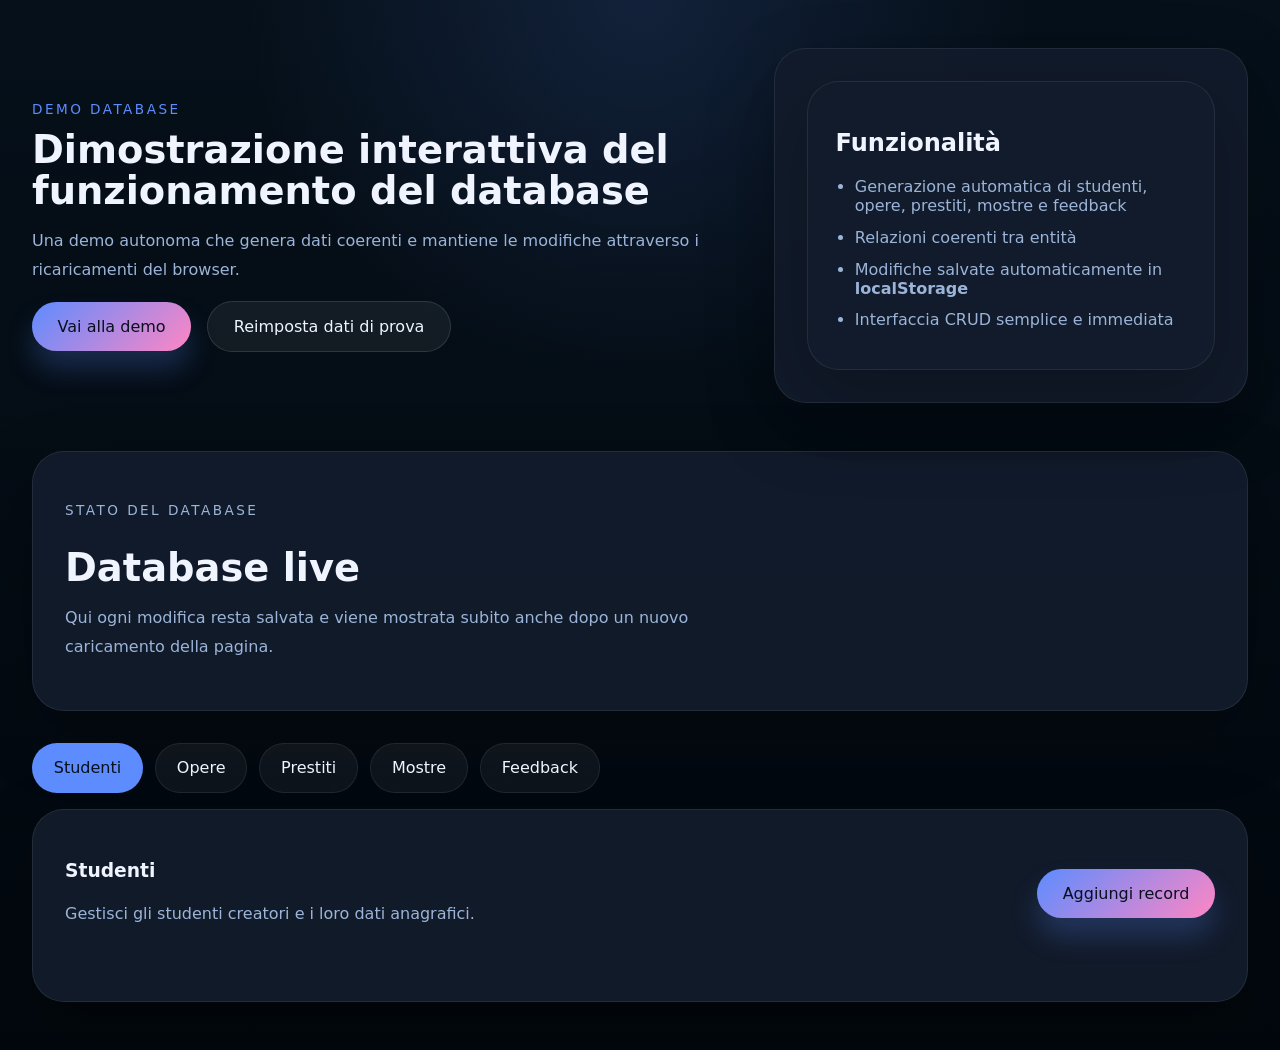
==== db-demo/index.html @ cf0f472f "tolto "pulita" dal heading 1" ====
<!DOCTYPE html>
<html lang="it">
<head>
  <meta charset="UTF-8" />
  <meta name="viewport" content="width=device-width, initial-scale=1.0" />
  <title>Demo Database Artistico</title>
  <link rel="stylesheet" href="styles.css" />
</head>
<body>
  <header class="hero">
    <div>
      <span class="eyebrow">Demo database</span>
      <h1>Dimostrazione interattiva del funzionamento del database</h1>
      <p>Una demo autonoma che genera dati coerenti e mantiene le modifiche attraverso i ricaricamenti del browser.</p>
      <div class="hero-actions">
        <a class="button button--primary" href="#app">Vai alla demo</a>
        <button id="reset-button" class="button button--secondary">Reimposta dati di prova</button>
      </div>
    </div>
    <div class="hero-panel">
      <div class="panel-card">
        <h2>Funzionalità</h2>
        <ul>
          <li>Generazione automatica di studenti, opere, prestiti, mostre e feedback</li>
          <li>Relazioni coerenti tra entità</li>
          <li>Modifiche salvate automaticamente in <strong>localStorage</strong></li>
          <li>Interfaccia CRUD semplice e immediata</li>
        </ul>
      </div>
    </div>
  </header>

  <main id="app" class="section">
    <section class="summary-card">
      <div>
        <p class="section-eyebrow">Stato del database</p>
        <h2>Database live</h2>
        <p>Qui ogni modifica resta salvata e viene mostrata subito anche dopo un nuovo caricamento della pagina.</p>
      </div>
      <div class="stats-grid" id="stats-grid"></div>
    </section>

    <nav class="tabs" aria-label="Sezioni dati">
      <button class="tab-button active" data-section="students">Studenti</button>
      <button class="tab-button" data-section="artworks">Opere</button>
      <button class="tab-button" data-section="loans">Prestiti</button>
      <button class="tab-button" data-section="exhibitions">Mostre</button>
      <button class="tab-button" data-section="feedback">Feedback</button>
    </nav>

    <section class="table-panel">
      <div class="table-header">
        <div>
          <h3 id="section-title">Studenti</h3>
          <p id="section-description">Gestisci gli studenti creatori e i loro dati anagrafici.</p>
        </div>
        <button id="add-item" class="button button--primary">Aggiungi record</button>
      </div>
      <div class="table-wrapper">
        <table class="record-table">
          <thead id="table-head"></thead>
          <tbody id="table-body"></tbody>
        </table>
      </div>
    </section>
  </main>

  <div class="modal hidden" id="record-modal" aria-hidden="true">
    <div class="modal-card" role="dialog" aria-modal="true" aria-labelledby="modal-title">
      <div class="modal-header">
        <h2 id="modal-title">Nuovo record</h2>
        <button id="close-modal" class="icon-button" aria-label="Chiudi finestra">×</button>
      </div>
      <form id="record-form" class="record-form">
        <div id="form-fields"></div>
        <div class="modal-actions">
          <button type="button" class="button button--secondary" id="cancel-button">Annulla</button>
          <button type="button" class="button button--primary" id="save-button">Salva</button>
        </div>
      </form>
    </div>
  </div>

  <script src="script.js"></script>
</body>
</html>
---- db-demo/styles.css ----
:root {
  color-scheme: dark;
  --bg: #07101a;
  --surface: rgba(18, 28, 44, 0.95);
  --surface-strong: #102139;
  --text: #eff4ff;
  --text-muted: #9bb4d8;
  --primary: #5d8cff;
  --accent: #ff86c4;
  --success: #6ee7b7;
  --warning: #ffd166;
  --danger: #ff6b6b;
  --shadow: 0 24px 70px rgba(0, 0, 0, 0.24);
}

* {
  box-sizing: border-box;
}

html {
  scroll-behavior: smooth;
}

body {
  margin: 0;
  min-height: 100vh;
  font-family: Inter, system-ui, -apple-system, BlinkMacSystemFont, "Segoe UI", sans-serif;
  background: radial-gradient(circle at top, rgba(93, 140, 255, 0.14), transparent 32%),
              linear-gradient(180deg, #06101a 0%, #02070d 100%);
  color: var(--text);
}

a {
  color: inherit;
  text-decoration: none;
}

button, .button {
  font: inherit;
}

.hero {
  display: grid;
  grid-template-columns: 1.5fr 1fr;
  gap: 2rem;
  align-items: center;
  padding: 3rem 2rem 1.5rem;
  max-width: 1280px;
  margin: 0 auto;
}

.eyebrow,
.section-eyebrow {
  display: inline-flex;
  align-items: center;
  gap: 0.5rem;
  text-transform: uppercase;
  letter-spacing: 0.18em;
  color: var(--primary);
  font-size: 0.85rem;
}

.hero h1,
.summary-card h2,
.join-card h2 {
  margin: 0.75rem 0 1rem;
  font-size: clamp(2.4rem, 3vw, 3.5rem);
  line-height: 1.05;
}

.hero p,
.summary-card p,
.table-panel p,
.join-card p {
  max-width: 42rem;
  line-height: 1.8;
  color: var(--text-muted);
}

.hero-actions,
.table-header,
.modal-actions {
  display: flex;
  flex-wrap: wrap;
  gap: 1rem;
  align-items: center;
}

.button {
  border-radius: 999px;
  padding: 0.95rem 1.6rem;
  display: inline-flex;
  align-items: center;
  justify-content: center;
  transition: transform 0.25s ease, box-shadow 0.25s ease, background 0.25s ease;
  border: none;
  cursor: pointer;
}

.button:hover {
  transform: translateY(-2px);
}

.button--primary {
  background: linear-gradient(135deg, var(--primary), var(--accent));
  color: #08101e;
  box-shadow: 0 18px 28px rgba(93, 140, 255, 0.24);
}

.button--secondary {
  background: rgba(255, 255, 255, 0.06);
  color: var(--text);
  border: 1px solid rgba(255, 255, 255, 0.12);
}

.hero-panel,
.summary-card,
.table-panel,
.join-card,
.panel-card,
.modal-card {
  background: var(--surface);
  border: 1px solid rgba(255, 255, 255, 0.08);
  border-radius: 32px;
  box-shadow: var(--shadow);
}

.hero-panel {
  padding: 2rem;
}

.panel-card {
  padding: 1.7rem;
}

.panel-card ul {
  margin: 1rem 0 0;
  padding-left: 1.2rem;
  color: var(--text-muted);
}

.panel-card li {
  margin-bottom: 0.8rem;
}

.section {
  max-width: 1280px;
  margin: 0 auto;
  padding: 0 2rem 3rem;
}

.summary-card {
  display: grid;
  grid-template-columns: 1.4fr 1fr;
  gap: 1.5rem;
  padding: 2rem;
  margin-top: 1.5rem;
}

.stats-grid {
  display: grid;
  gap: 1rem;
  grid-template-columns: repeat(2, minmax(0, 1fr));
}

.stat-card {
  padding: 1.4rem;
  border-radius: 24px;
  background: rgba(255,255,255,0.04);
}

.stat-card strong {
  display: block;
  font-size: 2rem;
  margin-top: 0.4rem;
}

.tabs {
  display: flex;
  flex-wrap: wrap;
  gap: 0.75rem;
  margin: 2rem 0 1rem;
}

.tab-button {
  background: rgba(255, 255, 255, 0.05);
  color: var(--text);
  border: 1px solid rgba(255,255,255,0.08);
  padding: 0.9rem 1.3rem;
  border-radius: 999px;
  cursor: pointer;
}

.tab-button.active {
  background: var(--primary);
  color: #08101e;
  border-color: transparent;
}

.table-panel {
  padding: 2rem;
}

.table-header {
  justify-content: space-between;
}

.table-wrapper {
  overflow-x: auto;
  margin-top: 1.5rem;
}

.record-table {
  width: 100%;
  border-collapse: collapse;
  min-width: 760px;
}

.record-table th,
.record-table td {
  padding: 1rem 1rem;
  border-bottom: 1px solid rgba(255,255,255,0.08);
  text-align: left;
}

.record-table th {
  color: var(--text-muted);
  font-size: 0.92rem;
}

.record-table td {
  color: var(--text);
}

.row-actions {
  display: flex;
  gap: 0.5rem;
  flex-wrap: wrap;
}

.row-actions .button {
  padding: 0.6rem 0.9rem;
  font-size: 0.85rem;
}

.join-card {
  padding: 2rem;
}

.join-grid {
  display: grid;
  gap: 1rem;
  grid-template-columns: repeat(3, minmax(0, 1fr));
  margin-top: 1.2rem;
}

.join-item {
  padding: 1.2rem;
  border-radius: 24px;
  background: rgba(255, 255, 255, 0.04);
  border: 1px solid rgba(255,255,255,0.08);
}

.join-item h4 {
  margin: 0 0 0.6rem;
  color: var(--primary);
}

.modal {
  position: fixed;
  inset: 0;
  background: rgba(3, 9, 20, 0.7);
  display: flex;
  align-items: center;
  justify-content: center;
  padding: 1.5rem;
  transition: opacity 0.2s ease;
}

.modal.hidden {
  visibility: hidden;
  opacity: 0;
  pointer-events: none;
}

.modal-card {
  width: min(760px, 100%);
  background: var(--surface-strong);
  border-radius: 32px;
  padding: 1.5rem;
  border: 1px solid rgba(255,255,255,0.08);
}

.modal-header {
  display: flex;
  justify-content: space-between;
  align-items: center;
  gap: 1rem;
}

.icon-button {
  border: none;
  background: rgba(255,255,255,0.06);
  color: var(--text);
  width: 2.5rem;
  height: 2.5rem;
  border-radius: 50%;
  cursor: pointer;
}

.record-form {
  display: grid;
  gap: 1rem;
  margin: 1.2rem 0;
}

.record-form label {
  display: grid;
  gap: 0.4rem;
  font-size: 0.9rem;
  color: var(--text-muted);
}

.record-form input,
.record-form select,
.record-form textarea {
  width: 100%;
  padding: 0.95rem 1rem;
  border-radius: 18px;
  border: 1px solid rgba(255,255,255,0.1);
  background: rgba(255,255,255,0.04);
  color: var(--text);
}

.record-form textarea {
  min-height: 100px;
  resize: vertical;
}

@media (max-width: 900px) {
  .hero {
    grid-template-columns: 1fr;
  }
  .summary-card,
  .join-grid {
    grid-template-columns: 1fr;
  }
  .record-table {
    min-width: 100%;
  }
}

@media (max-width: 640px) {
  .hero {
    padding-top: 2rem;
  }
  .table-header,
  .hero-actions,
  .modal-actions {
    flex-direction: column;
    align-items: stretch;
  }
}
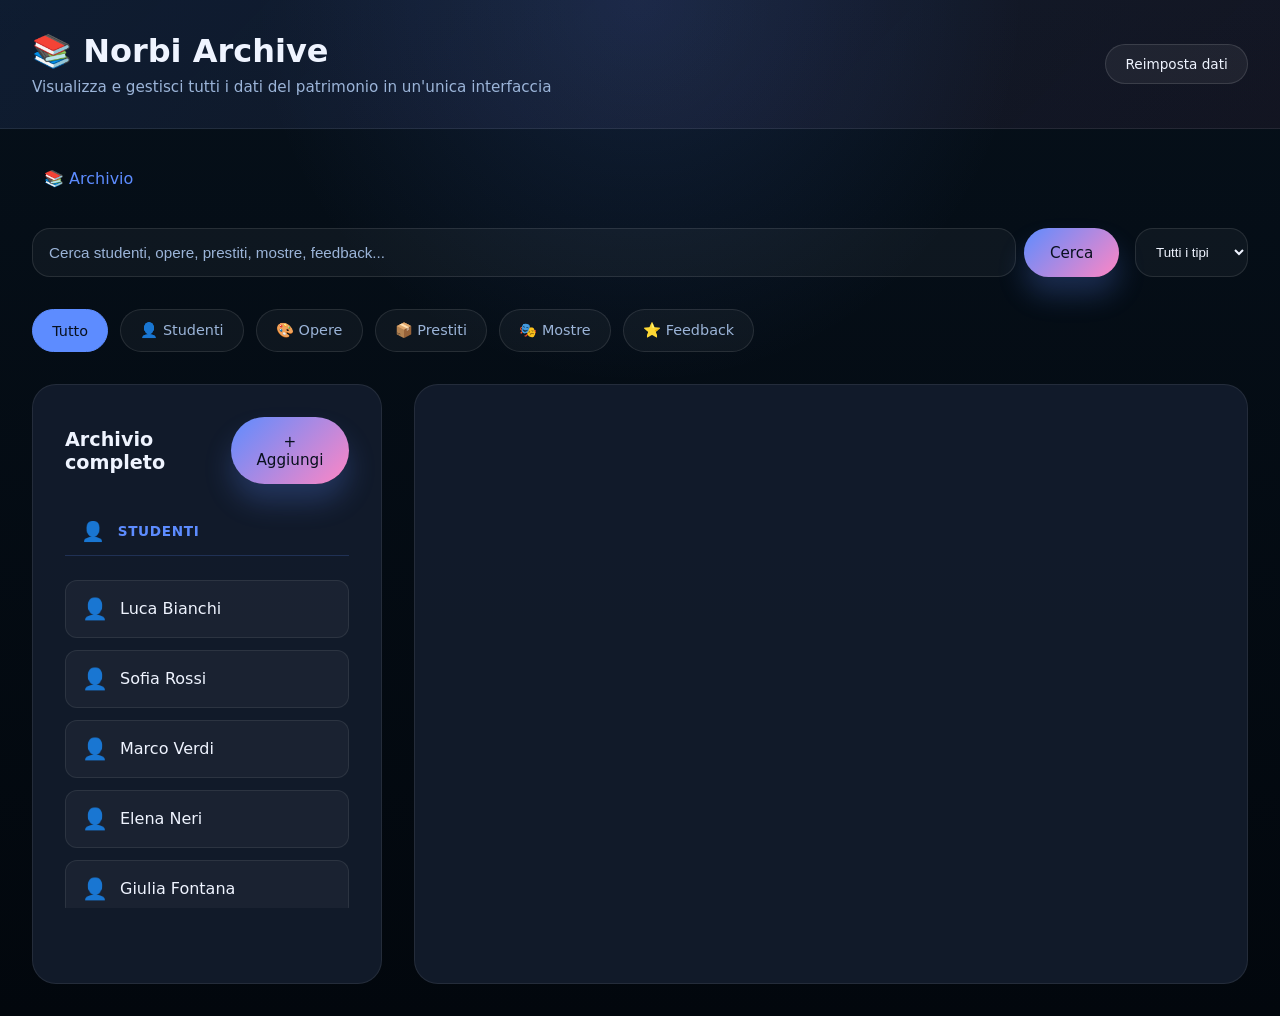
==== commit ad9d9bd5: "Correzioni e miglioramenti finali pt3 con db demo nuova e funzionante" ====
--- a/db-demo/index.html
+++ b/db-demo/index.html
@@ -3,73 +3,85 @@
 <head>
   <meta charset="UTF-8" />
   <meta name="viewport" content="width=device-width, initial-scale=1.0" />
-  <title>Demo Database Artistico</title>
+  <title>Archivio Database Artistico</title>
   <link rel="stylesheet" href="styles.css" />
 </head>
 <body>
-  <header class="hero">
-    <div>
-      <span class="eyebrow">Demo database</span>
-      <h1>Dimostrazione interattiva del funzionamento del database</h1>
-      <p>Una demo autonoma che genera dati coerenti e mantiene le modifiche attraverso i ricaricamenti del browser.</p>
-      <div class="hero-actions">
-        <a class="button button--primary" href="#app">Vai alla demo</a>
-        <button id="reset-button" class="button button--secondary">Reimposta dati di prova</button>
+  <header class="header">
+    <div class="header-content">
+      <div class="header-title">
+        <h1>📚 Norbi Archive</h1>
+        <p>Visualizza e gestisci tutti i dati del patrimonio in un'unica interfaccia</p>
       </div>
-    </div>
-    <div class="hero-panel">
-      <div class="panel-card">
-        <h2>Funzionalità</h2>
-        <ul>
-          <li>Generazione automatica di studenti, opere, prestiti, mostre e feedback</li>
-          <li>Relazioni coerenti tra entità</li>
-          <li>Modifiche salvate automaticamente in <strong>localStorage</strong></li>
-          <li>Interfaccia CRUD semplice e immediata</li>
-        </ul>
-      </div>
+      <button id="reset-button" class="button button--secondary">Reimposta dati</button>
     </div>
   </header>
 
-  <main id="app" class="section">
-    <section class="summary-card">
-      <div>
-        <p class="section-eyebrow">Stato del database</p>
-        <h2>Database live</h2>
-        <p>Qui ogni modifica resta salvata e viene mostrata subito anche dopo un nuovo caricamento della pagina.</p>
+  <main class="container">
+    <!-- Breadcrumb di navigazione -->
+    <nav class="breadcrumb" id="breadcrumb"></nav>
+
+    <!-- Barra di ricerca e filtri -->
+    <div class="search-panel">
+      <div class="search-box">
+        <input 
+          type="text" 
+          id="search-input" 
+          placeholder="Cerca studenti, opere, prestiti, mostre, feedback..." 
+          class="search-input"
+        />
+        <button id="search-btn" class="button button--primary">Cerca</button>
       </div>
-      <div class="stats-grid" id="stats-grid"></div>
-    </section>
+      
+      <div class="filters">
+        <select id="filter-type" class="filter-select">
+          <option value="">Tutti i tipi</option>
+          <option value="students">Studenti</option>
+          <option value="artworks">Opere</option>
+          <option value="loans">Prestiti</option>
+          <option value="exhibitions">Mostre</option>
+          <option value="feedback">Feedback</option>
+        </select>
+      </div>
+    </div>
 
-    <nav class="tabs" aria-label="Sezioni dati">
-      <button class="tab-button active" data-section="students">Studenti</button>
-      <button class="tab-button" data-section="artworks">Opere</button>
-      <button class="tab-button" data-section="loans">Prestiti</button>
-      <button class="tab-button" data-section="exhibitions">Mostre</button>
-      <button class="tab-button" data-section="feedback">Feedback</button>
-    </nav>
+    <!-- Pulsanti categorie -->
+    <div class="category-buttons">
+      <button class="category-btn active" data-category="">Tutto</button>
+      <button class="category-btn" data-category="students">👤 Studenti</button>
+      <button class="category-btn" data-category="artworks">🎨 Opere</button>
+      <button class="category-btn" data-category="loans">📦 Prestiti</button>
+      <button class="category-btn" data-category="exhibitions">🎭 Mostre</button>
+      <button class="category-btn" data-category="feedback">⭐ Feedback</button>
+    </div>
 
-    <section class="table-panel">
-      <div class="table-header">
-        <div>
-          <h3 id="section-title">Studenti</h3>
-          <p id="section-description">Gestisci gli studenti creatori e i loro dati anagrafici.</p>
+    <!-- Statistiche rapide -->
+    <div class="stats-bar" id="stats-bar"></div>
+
+    <!-- Area principale con vista split -->
+    <div class="main-area">
+      <!-- Pannello sinistro: lista risultati / dati principali -->
+      <section class="left-panel">
+        <div class="panel-header">
+          <h2 id="panel-title">Archivio</h2>
+          <button id="add-item-btn" class="button button--primary">+ Aggiungi</button>
         </div>
-        <button id="add-item" class="button button--primary">Aggiungi record</button>
-      </div>
-      <div class="table-wrapper">
-        <table class="record-table">
-          <thead id="table-head"></thead>
-          <tbody id="table-body"></tbody>
-        </table>
-      </div>
-    </section>
+        <div class="items-list" id="items-list"></div>
+      </section>
+
+      <!-- Pannello destro: dettagli e relazioni -->
+      <section class="right-panel">
+        <div id="details-panel" class="details-panel"></div>
+      </section>
+    </div>
   </main>
 
+  <!-- Modal per form CRUD -->
   <div class="modal hidden" id="record-modal" aria-hidden="true">
-    <div class="modal-card" role="dialog" aria-modal="true" aria-labelledby="modal-title">
+    <div class="modal-card" role="dialog" aria-modal="true">
       <div class="modal-header">
         <h2 id="modal-title">Nuovo record</h2>
-        <button id="close-modal" class="icon-button" aria-label="Chiudi finestra">×</button>
+        <button id="close-modal" class="icon-button" aria-label="Chiudi">×</button>
       </div>
       <form id="record-form" class="record-form">
         <div id="form-fields"></div>
--- a/db-demo/styles.css
+++ b/db-demo/styles.css
@@ -39,53 +39,400 @@
   font: inherit;
 }
 
-.hero {
+/* ==== HEADER ==== */
+.header {
+  padding: 2rem;
+  background: linear-gradient(135deg, rgba(93, 140, 255, 0.1), rgba(255, 134, 196, 0.05));
+  border-bottom: 1px solid rgba(255, 255, 255, 0.08);
+}
+
+.header-content {
+  max-width: 1400px;
+  margin: 0 auto;
+  display: flex;
+  justify-content: space-between;
+  align-items: center;
+  gap: 2rem;
+}
+
+.header-title h1 {
+  margin: 0;
+  font-size: 2rem;
+}
+
+.header-title p {
+  margin: 0.5rem 0 0;
+  color: var(--text-muted);
+  font-size: 0.95rem;
+}
+
+/* ==== CONTAINER ==== */
+.container {
+  max-width: 1400px;
+  margin: 0 auto;
+  padding: 2rem;
+}
+
+/* ==== BREADCRUMB ==== */
+.breadcrumb {
+  display: flex;
+  gap: 0.5rem;
+  align-items: center;
+  margin-bottom: 2rem;
+  flex-wrap: wrap;
+}
+
+.breadcrumb-item {
+  background: none;
+  border: none;
+  color: var(--primary);
+  cursor: pointer;
+  padding: 0.5rem 0.75rem;
+  border-radius: 8px;
+  transition: background 0.2s;
+}
+
+.breadcrumb-item:hover {
+  background: rgba(93, 140, 255, 0.1);
+}
+
+.breadcrumb-item.active {
+  color: var(--text);
+  cursor: default;
+}
+
+.breadcrumb-separator {
+  color: var(--text-muted);
+}
+
+/* ==== SEARCH PANEL ==== */
+.search-panel {
+  display: flex;
+  gap: 1rem;
+  margin-bottom: 2rem;
+  flex-wrap: wrap;
+}
+
+.search-box {
+  flex: 1;
+  min-width: 300px;
+  display: flex;
+  gap: 0.5rem;
+}
+
+.search-input {
+  flex: 1;
+  padding: 0.95rem 1rem;
+  border-radius: 18px;
+  border: 1px solid rgba(255, 255, 255, 0.1);
+  background: rgba(255, 255, 255, 0.04);
+  color: var(--text);
+  font-size: 0.95rem;
+}
+
+.search-input::placeholder {
+  color: var(--text-muted);
+}
+
+.filters {
+  display: flex;
+  gap: 0.5rem;
+}
+
+.filter-select {
+  padding: 0.95rem 1rem;
+  border-radius: 18px;
+  border: 1px solid rgba(255, 255, 255, 0.1);
+  background: rgba(255, 255, 255, 0.04);
+  color: var(--text);
+  cursor: pointer;
+}
+
+/* ==== CATEGORY BUTTONS ==== */
+.category-buttons {
+  display: flex;
+  gap: 0.75rem;
+  margin-bottom: 2rem;
+  flex-wrap: wrap;
+}
+
+.category-btn {
+  padding: 0.75rem 1.2rem;
+  border-radius: 999px;
+  border: 1px solid rgba(255, 255, 255, 0.1);
+  background: rgba(255, 255, 255, 0.04);
+  color: var(--text-muted);
+  cursor: pointer;
+  transition: all 0.2s;
+  font-size: 0.9rem;
+  font-weight: 500;
+}
+
+.category-btn:hover {
+  background: rgba(255, 255, 255, 0.08);
+  color: var(--text);
+}
+
+.category-btn.active {
+  background: var(--primary);
+  color: #08101e;
+  border-color: var(--primary);
+}
+
+/* ==== STATS BAR ==== */
+.stats-bar {
+  display: none;
+  gap: 1rem;
+  margin-bottom: 2rem;
+  flex-wrap: wrap;
+}
+
+.stat-item {
+  flex: 1;
+  min-width: 140px;
+  padding: 1rem;
+  border-radius: 16px;
+  background: rgba(255, 255, 255, 0.04);
+  border: 1px solid rgba(255, 255, 255, 0.08);
+  display: flex;
+  align-items: center;
+  gap: 0.75rem;
+}
+
+.stat-icon {
+  font-size: 1.5rem;
+}
+
+.stat-label {
+  color: var(--text-muted);
+  font-size: 0.85rem;
+}
+
+.stat-item strong {
+  margin-left: auto;
+  font-size: 1.3rem;
+  color: var(--primary);
+}
+
+/* ==== MAIN AREA ==== */
+.main-area {
   display: grid;
-  grid-template-columns: 1.5fr 1fr;
+  grid-template-columns: 350px 1fr;
   gap: 2rem;
-  align-items: center;
-  padding: 3rem 2rem 1.5rem;
-  max-width: 1280px;
-  margin: 0 auto;
-}
-
-.eyebrow,
-.section-eyebrow {
-  display: inline-flex;
-  align-items: center;
+  min-height: 600px;
+}
+
+.left-panel, .right-panel {
+  background: var(--surface);
+  border: 1px solid rgba(255, 255, 255, 0.08);
+  border-radius: 24px;
+  padding: 2rem;
+}
+
+/* ==== LEFT PANEL ==== */
+.panel-header {
+  display: flex;
+  justify-content: space-between;
+  align-items: center;
+  margin-bottom: 1.5rem;
+  gap: 1rem;
+}
+
+.panel-header h2 {
+  margin: 0;
+  font-size: 1.2rem;
+}
+
+.items-list {
+  display: flex;
+  flex-direction: column;
+  gap: 0.75rem;
+  max-height: calc(100vh - 500px);
+  overflow-y: auto;
+}
+
+.item-card {
+  padding: 1rem;
+  border-radius: 12px;
+  background: rgba(255, 255, 255, 0.04);
+  border: 1px solid rgba(255, 255, 255, 0.08);
+  cursor: pointer;
+  transition: all 0.2s;
+  display: flex;
+  align-items: center;
+  gap: 0.75rem;
+}
+
+.item-card:hover {
+  background: rgba(93, 140, 255, 0.1);
+  border-color: rgba(93, 140, 255, 0.3);
+  transform: translateX(4px);
+}
+
+.item-icon {
+  font-size: 1.3rem;
+}
+
+.item-info {
+  flex: 1;
+  overflow: hidden;
+}
+
+.item-name {
+  font-weight: 500;
+  white-space: nowrap;
+  overflow: hidden;
+  text-overflow: ellipsis;
+}
+
+.item-type {
+  font-size: 0.8rem;
+  color: var(--text-muted);
+}
+
+.no-results {
+  color: var(--text-muted);
+  text-align: center;
+  padding: 2rem 0;
+}
+
+/* ==== CATEGORIES ==== */
+.category-header {
+  display: flex;
+  align-items: center;
+  gap: 0.75rem;
+  padding: 0.75rem 1rem;
+  margin-top: 1rem;
+  margin-bottom: 0.75rem;
+  font-size: 0.85rem;
+  font-weight: 600;
+  color: var(--primary);
+  border-bottom: 1px solid rgba(93, 140, 255, 0.2);
+  text-transform: uppercase;
+  letter-spacing: 0.05em;
+}
+
+.category-header:first-child {
+  margin-top: 0;
+}
+
+.category-icon {
+  font-size: 1.2rem;
+}
+
+.category-label {
+  flex: 1;
+}
+
+/* ==== DETAILS PANEL ==== */
+.details-panel {
+  overflow-y: auto;
+  max-height: calc(100vh - 500px);
+}
+
+.details-container {
+  display: flex;
+  flex-direction: column;
+  gap: 2rem;
+}
+
+.details-header {
+  display: flex;
+  justify-content: space-between;
+  align-items: flex-start;
+  gap: 1rem;
+}
+
+.details-header h2 {
+  margin: 0;
+  font-size: 1.5rem;
+}
+
+.item-id {
+  color: var(--text-muted);
+  font-size: 0.9rem;
+  margin: 0.5rem 0 0;
+}
+
+.details-actions {
+  display: flex;
   gap: 0.5rem;
-  text-transform: uppercase;
-  letter-spacing: 0.18em;
+}
+
+.details-section {
+  display: flex;
+  flex-direction: column;
+  gap: 1rem;
+}
+
+.details-section h3 {
+  margin: 0;
+  font-size: 1rem;
   color: var(--primary);
+}
+
+.details-content {
+  display: flex;
+  flex-direction: column;
+  gap: 0.75rem;
+}
+
+.detail-row {
+  display: grid;
+  grid-template-columns: 140px 1fr;
+  gap: 1rem;
+}
+
+.detail-row label {
+  color: var(--text-muted);
+  font-size: 0.9rem;
+}
+
+.detail-row span {
+  color: var(--text);
+  word-break: break-word;
+}
+
+/* ==== RELATED ITEMS ==== */
+.related-section {
+  padding-top: 1.5rem;
+  border-top: 1px solid rgba(255, 255, 255, 0.08);
+}
+
+.related-list {
+  display: flex;
+  flex-direction: column;
+  gap: 0.75rem;
+}
+
+.related-group {
   font-size: 0.85rem;
-}
-
-.hero h1,
-.summary-card h2,
-.join-card h2 {
-  margin: 0.75rem 0 1rem;
-  font-size: clamp(2.4rem, 3vw, 3.5rem);
-  line-height: 1.05;
-}
-
-.hero p,
-.summary-card p,
-.table-panel p,
-.join-card p {
-  max-width: 42rem;
-  line-height: 1.8;
-  color: var(--text-muted);
-}
-
-.hero-actions,
-.table-header,
-.modal-actions {
-  display: flex;
-  flex-wrap: wrap;
-  gap: 1rem;
-  align-items: center;
-}
-
+  color: var(--text-muted);
+  margin-top: 1rem;
+}
+
+.related-group:first-child {
+  margin-top: 0;
+}
+
+.related-item {
+  padding: 0.75rem 1rem;
+  border-radius: 12px;
+  background: rgba(93, 140, 255, 0.1);
+  border: 1px solid rgba(93, 140, 255, 0.2);
+  color: var(--primary);
+  cursor: pointer;
+  transition: all 0.2s;
+  text-align: left;
+  border: none;
+}
+
+.related-item:hover {
+  background: rgba(93, 140, 255, 0.2);
+  transform: translateX(4px);
+}
+
+/* ==== BUTTONS ==== */
 .button {
   border-radius: 999px;
   padding: 0.95rem 1.6rem;
@@ -95,6 +442,7 @@
   transition: transform 0.25s ease, box-shadow 0.25s ease, background 0.25s ease;
   border: none;
   cursor: pointer;
+  font-size: 0.95rem;
 }
 
 .button:hover {
@@ -111,161 +459,30 @@
   background: rgba(255, 255, 255, 0.06);
   color: var(--text);
   border: 1px solid rgba(255, 255, 255, 0.12);
-}
-
-.hero-panel,
-.summary-card,
-.table-panel,
-.join-card,
-.panel-card,
-.modal-card {
-  background: var(--surface);
-  border: 1px solid rgba(255, 255, 255, 0.08);
-  border-radius: 32px;
-  box-shadow: var(--shadow);
-}
-
-.hero-panel {
-  padding: 2rem;
-}
-
-.panel-card {
-  padding: 1.7rem;
-}
-
-.panel-card ul {
-  margin: 1rem 0 0;
-  padding-left: 1.2rem;
-  color: var(--text-muted);
-}
-
-.panel-card li {
-  margin-bottom: 0.8rem;
-}
-
-.section {
-  max-width: 1280px;
-  margin: 0 auto;
-  padding: 0 2rem 3rem;
-}
-
-.summary-card {
-  display: grid;
-  grid-template-columns: 1.4fr 1fr;
-  gap: 1.5rem;
-  padding: 2rem;
-  margin-top: 1.5rem;
-}
-
-.stats-grid {
-  display: grid;
-  gap: 1rem;
-  grid-template-columns: repeat(2, minmax(0, 1fr));
-}
-
-.stat-card {
-  padding: 1.4rem;
-  border-radius: 24px;
-  background: rgba(255,255,255,0.04);
-}
-
-.stat-card strong {
-  display: block;
-  font-size: 2rem;
-  margin-top: 0.4rem;
-}
-
-.tabs {
-  display: flex;
-  flex-wrap: wrap;
-  gap: 0.75rem;
-  margin: 2rem 0 1rem;
-}
-
-.tab-button {
-  background: rgba(255, 255, 255, 0.05);
-  color: var(--text);
-  border: 1px solid rgba(255,255,255,0.08);
-  padding: 0.9rem 1.3rem;
-  border-radius: 999px;
+  padding: 0.7rem 1.2rem;
+  font-size: 0.85rem;
+}
+
+.icon-button {
+  border: none;
+  background: rgba(255, 255, 255, 0.06);
+  color: var(--text);
+  width: 2.5rem;
+  height: 2.5rem;
+  border-radius: 50%;
   cursor: pointer;
-}
-
-.tab-button.active {
-  background: var(--primary);
-  color: #08101e;
-  border-color: transparent;
-}
-
-.table-panel {
-  padding: 2rem;
-}
-
-.table-header {
-  justify-content: space-between;
-}
-
-.table-wrapper {
-  overflow-x: auto;
-  margin-top: 1.5rem;
-}
-
-.record-table {
-  width: 100%;
-  border-collapse: collapse;
-  min-width: 760px;
-}
-
-.record-table th,
-.record-table td {
-  padding: 1rem 1rem;
-  border-bottom: 1px solid rgba(255,255,255,0.08);
-  text-align: left;
-}
-
-.record-table th {
-  color: var(--text-muted);
-  font-size: 0.92rem;
-}
-
-.record-table td {
-  color: var(--text);
-}
-
-.row-actions {
-  display: flex;
-  gap: 0.5rem;
-  flex-wrap: wrap;
-}
-
-.row-actions .button {
-  padding: 0.6rem 0.9rem;
-  font-size: 0.85rem;
-}
-
-.join-card {
-  padding: 2rem;
-}
-
-.join-grid {
-  display: grid;
-  gap: 1rem;
-  grid-template-columns: repeat(3, minmax(0, 1fr));
-  margin-top: 1.2rem;
-}
-
-.join-item {
-  padding: 1.2rem;
-  border-radius: 24px;
-  background: rgba(255, 255, 255, 0.04);
-  border: 1px solid rgba(255,255,255,0.08);
-}
-
-.join-item h4 {
-  margin: 0 0 0.6rem;
-  color: var(--primary);
-}
-
+  display: flex;
+  align-items: center;
+  justify-content: center;
+  font-size: 1.5rem;
+  transition: background 0.2s;
+}
+
+.icon-button:hover {
+  background: rgba(255, 255, 255, 0.1);
+}
+
+/* ==== MODAL ==== */
 .modal {
   position: fixed;
   inset: 0;
@@ -275,6 +492,7 @@
   justify-content: center;
   padding: 1.5rem;
   transition: opacity 0.2s ease;
+  z-index: 1000;
 }
 
 .modal.hidden {
@@ -284,34 +502,30 @@
 }
 
 .modal-card {
-  width: min(760px, 100%);
+  width: min(600px, 100%);
   background: var(--surface-strong);
   border-radius: 32px;
-  padding: 1.5rem;
-  border: 1px solid rgba(255,255,255,0.08);
+  padding: 2rem;
+  border: 1px solid rgba(255, 255, 255, 0.08);
+  box-shadow: var(--shadow);
 }
 
 .modal-header {
   display: flex;
   justify-content: space-between;
   align-items: center;
-  gap: 1rem;
-}
-
-.icon-button {
-  border: none;
-  background: rgba(255,255,255,0.06);
-  color: var(--text);
-  width: 2.5rem;
-  height: 2.5rem;
-  border-radius: 50%;
-  cursor: pointer;
+  margin-bottom: 1.5rem;
+  gap: 1rem;
+}
+
+.modal-header h2 {
+  margin: 0;
 }
 
 .record-form {
   display: grid;
   gap: 1rem;
-  margin: 1.2rem 0;
+  margin-bottom: 2rem;
 }
 
 .record-form label {
@@ -322,42 +536,80 @@
 }
 
 .record-form input,
-.record-form select,
-.record-form textarea {
+.record-form select {
   width: 100%;
   padding: 0.95rem 1rem;
   border-radius: 18px;
-  border: 1px solid rgba(255,255,255,0.1);
-  background: rgba(255,255,255,0.04);
-  color: var(--text);
-}
-
-.record-form textarea {
-  min-height: 100px;
-  resize: vertical;
-}
-
-@media (max-width: 900px) {
-  .hero {
+  border: 1px solid rgba(255, 255, 255, 0.1);
+  background: rgba(255, 255, 255, 0.04);
+  color: var(--text);
+}
+
+.record-form select option {
+  background: var(--surface-strong);
+  color: var(--text);
+}
+
+.modal-actions {
+  display: flex;
+  gap: 1rem;
+  justify-content: flex-end;
+}
+
+/* ==== TOAST ==== */
+.toast-message {
+  position: fixed;
+  right: 1.5rem;
+  bottom: 1.5rem;
+  z-index: 1200;
+  padding: 0.75rem 1rem;
+  border-radius: 12px;
+  border: 1px solid rgba(110, 231, 183, 0.4);
+  background: rgba(10, 35, 28, 0.96);
+  color: var(--success);
+  font-size: 0.9rem;
+  box-shadow: 0 14px 30px rgba(0, 0, 0, 0.35);
+  opacity: 0;
+  transform: translateY(10px);
+  pointer-events: none;
+  transition: opacity 0.2s ease, transform 0.2s ease;
+}
+
+.toast-message.visible {
+  opacity: 1;
+  transform: translateY(0);
+}
+
+/* ==== RESPONSIVE ==== */
+@media (max-width: 1024px) {
+  .main-area {
     grid-template-columns: 1fr;
   }
-  .summary-card,
-  .join-grid {
-    grid-template-columns: 1fr;
+
+  .left-panel, .right-panel {
+    min-height: 400px;
   }
-  .record-table {
-    min-width: 100%;
+}
+
+@media (max-width: 768px) {
+  .header-content {
+    flex-direction: column;
+    align-items: flex-start;
   }
-}
-
-@media (max-width: 640px) {
-  .hero {
-    padding-top: 2rem;
+
+  .search-box {
+    flex-direction: column;
   }
-  .table-header,
-  .hero-actions,
+
+  .search-input {
+    width: 100%;
+  }
+
+  .detail-row {
+    grid-template-columns: 100px 1fr;
+  }
+
   .modal-actions {
     flex-direction: column;
-    align-items: stretch;
   }
 }
